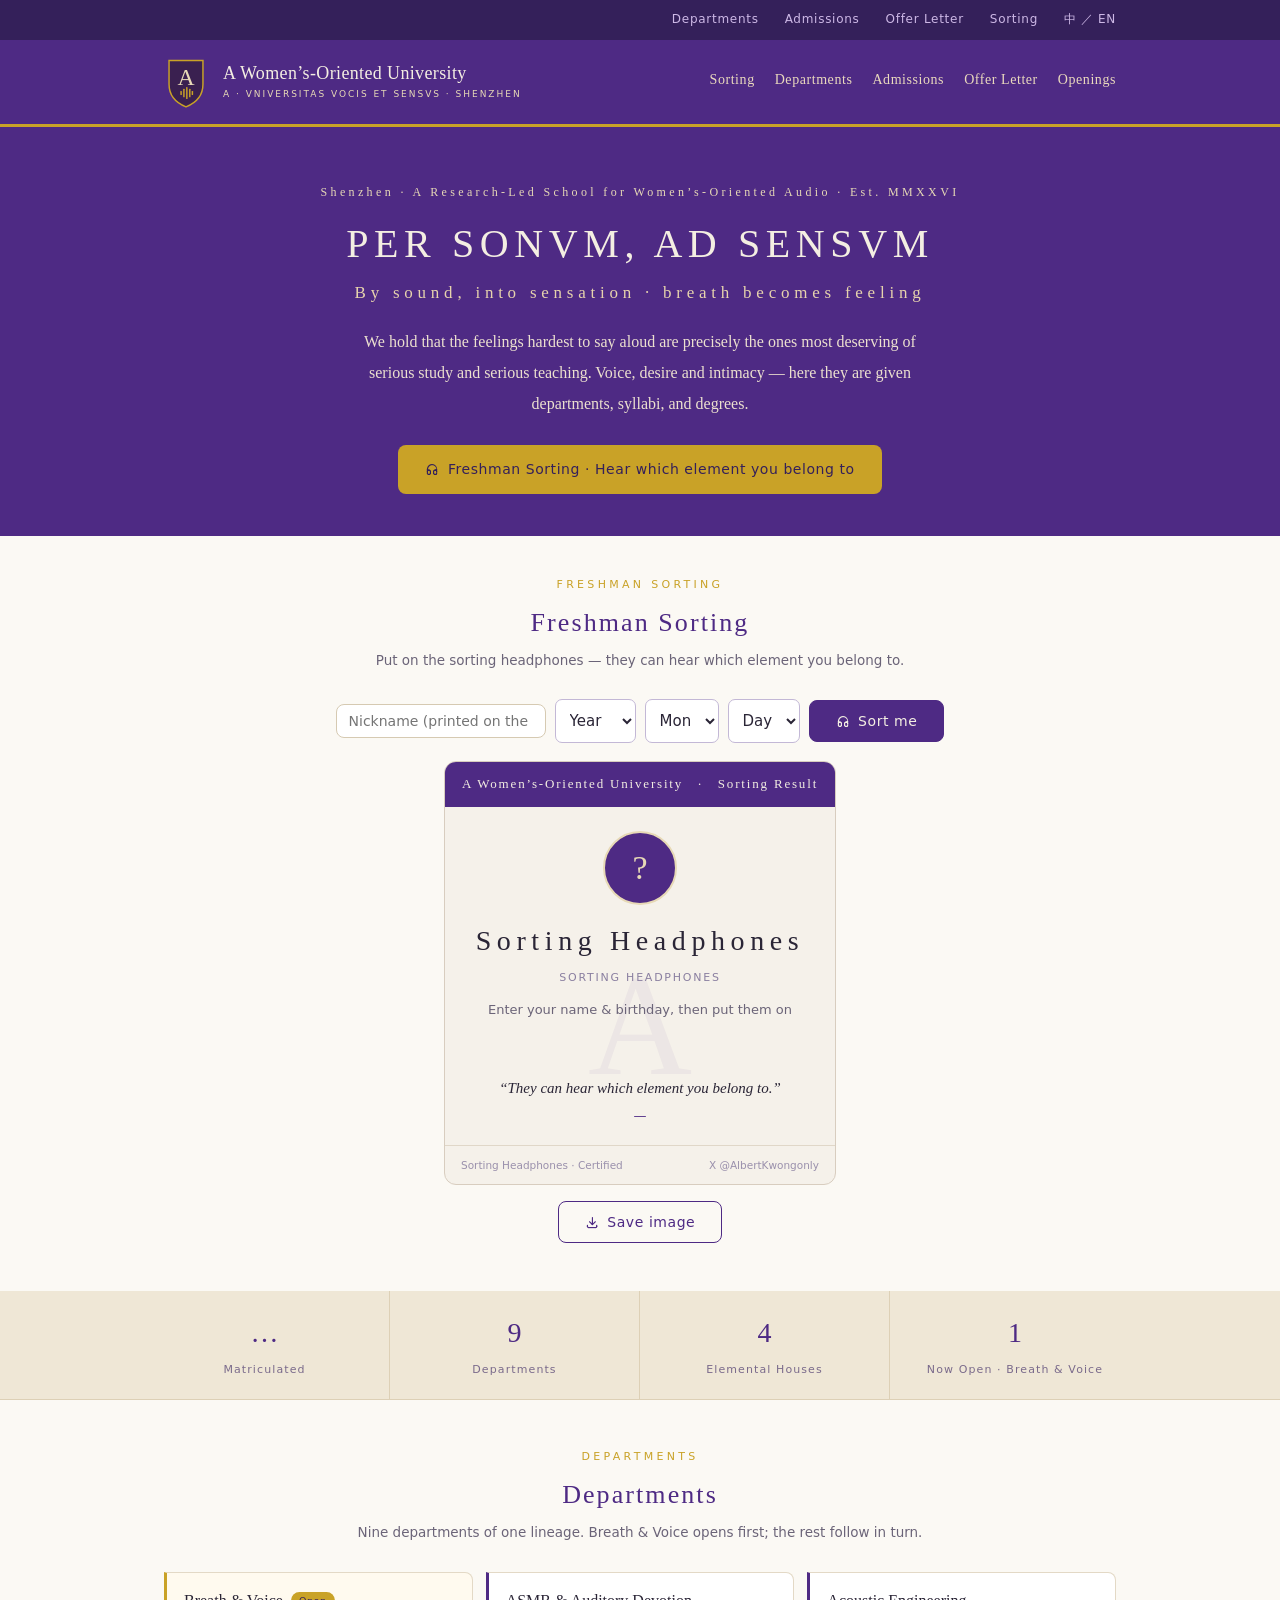
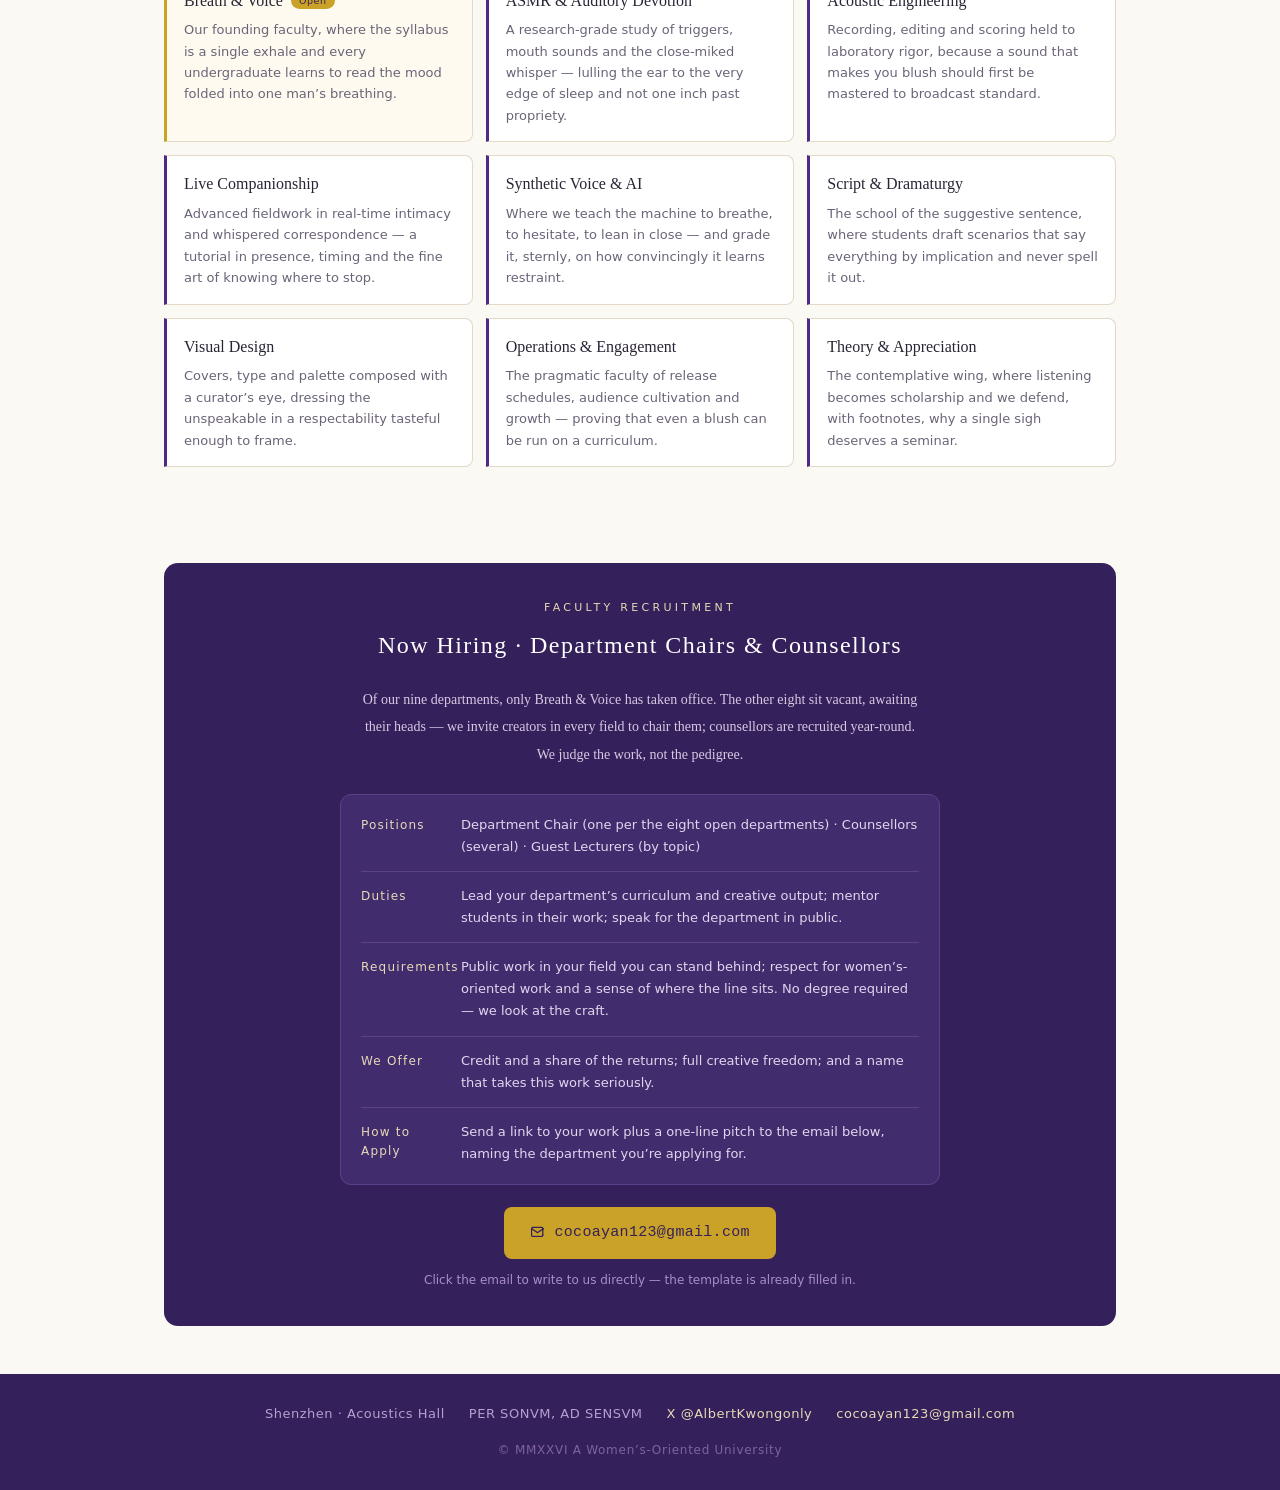
==== en/index.html @ f9458f89 "feat: 纯英文版 /en/（index/apply/offer/sorting）+ EN↔中 切换 - app.js 改为 i18n 驱动（window.SA_I18N，中文为默认回退，ZH 站不" ====
<!DOCTYPE html>
<html lang="en">
<head>
<meta charset="UTF-8">
<meta name="viewport" content="width=device-width,initial-scale=1">
<title>A Women's-Oriented University</title>
<link rel="icon" type="image/svg+xml" href="/assets/favicon.svg">
<meta property="og:type" content="website">
<meta property="og:site_name" content="A Women's-Oriented University">
<meta property="og:locale" content="en">
<meta property="og:title" content="A Women's-Oriented University">
<meta property="og:description" content="Shenzhen · a research-led school for women's-oriented audio. The feelings hardest to say aloud, made a serious discipline.">
<meta property="og:url" content="https://shenauniv.com/en/">
<meta name="twitter:card" content="summary">
<meta name="twitter:title" content="A Women's-Oriented University">
<meta name="twitter:description" content="Shenzhen · a research-led school for women's-oriented audio. The feelings hardest to say aloud, made a serious discipline.">
<meta name="description" content="Shenzhen · a research-led school for women's-oriented audio. The feelings hardest to say aloud, made a serious discipline.">
<link rel="stylesheet" href="/assets/tabler/tabler-icons.min.css">
<link rel="stylesheet" href="/assets/style.css">
</head>
<body>

<div class="topbar"><div class="wrap">
  <a href="/en/#departments">Departments</a><a href="/en/apply.html">Admissions</a><a href="/en/offer.html">Offer Letter</a><a href="/en/#sorting">Sorting</a><span><a href="/">中</a> ／ EN</span>
</div></div>

<header class="masthead"><div class="wrap">
  <svg class="crest" width="44" height="52" viewBox="0 0 76 92" aria-hidden="true"><path d="M8 8 H68 V50 Q68 78 38 90 Q8 78 8 50 Z" fill="#3a2050" stroke="#C9A227" stroke-width="2.6"/><text x="38" y="52" font-family="Georgia,serif" font-size="42" fill="#e7d9b6" text-anchor="middle">A</text><g fill="#C9A227"><rect x="28" y="62" width="2.6" height="7" rx="1"/><rect x="33" y="58" width="2.6" height="15" rx="1"/><rect x="38.2" y="55" width="2.6" height="21" rx="1"/><rect x="43.4" y="58" width="2.6" height="15" rx="1"/><rect x="48" y="62" width="2.6" height="7" rx="1"/></g></svg>
  <div><div class="brand-cn" style="font-size:18px;letter-spacing:.02em;line-height:1.15">A Women&rsquo;s-Oriented University</div><div class="brand-la">A · VNIVERSITAS VOCIS ET SENSVS · SHENZHEN</div></div>
  <button class="nav-toggle" aria-label="Menu" aria-expanded="false"><i class="ti ti-menu-2"></i></button>
  <nav class="main"><a href="/en/#sorting">Sorting</a><a href="/en/#departments">Departments</a><a href="/en/apply.html">Admissions</a><a href="/en/offer.html">Offer Letter</a><a href="/en/#hire">Openings</a></nav>
</div></header>

<section class="hero" style="padding-bottom:42px">
  <div class="kicker">Shenzhen · A Research-Led School for Women&rsquo;s-Oriented Audio · Est. MMXXVI</div>
  <div class="motto">PER SONVM, AD SENSVM<small>By sound, into sensation · breath becomes feeling</small></div>
  <p class="lede">We hold that the feelings hardest to say aloud are precisely the ones most deserving of serious study and serious teaching. Voice, desire and intimacy — here they are given departments, syllabi, and degrees.</p>
  <a class="btn btn-gold" href="#sorting"><i class="ti ti-headphones"></i> Freshman Sorting · Hear which element you belong to</a>
</section>

<section id="sorting" style="padding-top:40px">
  <div class="wrap">
    <div class="eyebrow">FRESHMAN SORTING</div>
    <h2 class="sec">Freshman Sorting</h2>
    <p class="sec-sub">Put on the sorting headphones — they can hear which element you belong to.</p>
    <div data-widget="sorting">
      <div class="sort-ctl">
        <input data-sort="nick" type="text" maxlength="16" placeholder="Nickname (printed on the card)" style="width:210px;font-family:var(--sans);font-size:14px;padding:8px 12px;border:.5px solid #d6cab2;border-radius:8px;background:#fff;color:var(--ink)">
        <select data-sort="y" aria-label="Birth year"></select>
        <select data-sort="m" aria-label="Month"></select>
        <select data-sort="d" aria-label="Day"></select>
        <button class="btn btn-purple" data-sort="go"><i class="ti ti-headphones"></i> Sort me</button>
      </div>
      <div class="dorm" style="background-image:url(/assets/wm.svg);background-repeat:no-repeat;background-position:center 74%;background-size:42%">
        <div class="dorm-hd" data-dorm="hd">A Women&rsquo;s-Oriented University　·　Sorting Result</div>
        <div style="padding-bottom:6px">
          <div class="dorm-crest" data-dorm="crest">?</div>
          <div class="dorm-house" data-dorm="house">Sorting Headphones</div>
          <div class="dorm-en" data-dorm="en">SORTING HEADPHONES</div>
          <div class="dorm-sign" data-dorm="sign">Enter your name &amp; birthday, then put them on</div>
          <div class="dorm-no" data-dorm="no" style="font-family:var(--sans);font-size:11px;letter-spacing:.12em;color:#a07d1e;margin-top:7px;min-height:13px"></div>
          <div class="dorm-hrank" data-dorm="hrank" style="font-family:var(--sans);font-size:11px;letter-spacing:.12em;color:#a07d1e;margin-top:3px;min-height:13px"></div>
        </div>
        <div class="dorm-q" data-dorm="q">&ldquo;They can hear which element you belong to.&rdquo;</div>
        <div class="dorm-line" data-dorm="line">—</div>
        <div class="dorm-foot"><span>Sorting Headphones · Certified</span><span>X @AlbertKwongonly</span></div>
      </div>
      <div class="center mt"><button class="btn btn-ghost" data-sort="save"><i class="ti ti-download"></i> Save image</button></div>
    </div>
  </div>
</section>

<div class="stats"><div class="wrap">
  <div class="stat"><div class="stat-num"><span data-enrolled>…</span></div><div class="stat-lab">Matriculated</div></div>
  <div class="stat"><div class="stat-num">9</div><div class="stat-lab">Departments</div></div>
  <div class="stat"><div class="stat-num">4</div><div class="stat-lab">Elemental Houses</div></div>
  <div class="stat"><div class="stat-num">1</div><div class="stat-lab">Now Open · Breath &amp; Voice</div></div>
</div></div>

<section id="departments"><div class="wrap">
  <div class="eyebrow">DEPARTMENTS</div>
  <h2 class="sec">Departments</h2>
  <p class="sec-sub">Nine departments of one lineage. Breath &amp; Voice opens first; the rest follow in turn.</p>
  <div class="dept-grid">
    <div class="dept flag"><h3>Breath &amp; Voice <span class="tag-gold">Open</span></h3><p>Our founding faculty, where the syllabus is a single exhale and every undergraduate learns to read the mood folded into one man&rsquo;s breathing.</p></div>
    <div class="dept"><h3>ASMR &amp; Auditory Devotion</h3><p>A research-grade study of triggers, mouth sounds and the close-miked whisper — lulling the ear to the very edge of sleep and not one inch past propriety.</p></div>
    <div class="dept"><h3>Acoustic Engineering</h3><p>Recording, editing and scoring held to laboratory rigor, because a sound that makes you blush should first be mastered to broadcast standard.</p></div>
    <div class="dept"><h3>Live Companionship</h3><p>Advanced fieldwork in real-time intimacy and whispered correspondence — a tutorial in presence, timing and the fine art of knowing where to stop.</p></div>
    <div class="dept"><h3>Synthetic Voice &amp; AI</h3><p>Where we teach the machine to breathe, to hesitate, to lean in close — and grade it, sternly, on how convincingly it learns restraint.</p></div>
    <div class="dept"><h3>Script &amp; Dramaturgy</h3><p>The school of the suggestive sentence, where students draft scenarios that say everything by implication and never spell it out.</p></div>
    <div class="dept"><h3>Visual Design</h3><p>Covers, type and palette composed with a curator&rsquo;s eye, dressing the unspeakable in a respectability tasteful enough to frame.</p></div>
    <div class="dept"><h3>Operations &amp; Engagement</h3><p>The pragmatic faculty of release schedules, audience cultivation and growth — proving that even a blush can be run on a curriculum.</p></div>
    <div class="dept"><h3>Theory &amp; Appreciation</h3><p>The contemplative wing, where listening becomes scholarship and we defend, with footnotes, why a single sigh deserves a seminar.</p></div>
  </div>
</div></section>

<section id="hire"><div class="wrap"><div class="hire">
  <div class="eyebrow">FACULTY RECRUITMENT</div>
  <h2>Now Hiring · Department Chairs &amp; Counsellors</h2>
  <p class="lede">Of our nine departments, only Breath &amp; Voice has taken office. The other eight sit vacant, awaiting their heads — we invite creators in every field to chair them; counsellors are recruited year-round. We judge the work, not the pedigree.</p>
  <div class="job">
    <div class="job-row"><div class="job-l">Positions</div><div class="job-t">Department Chair (one per the eight open departments) · Counsellors (several) · Guest Lecturers (by topic)</div></div>
    <div class="job-row"><div class="job-l">Duties</div><div class="job-t">Lead your department&rsquo;s curriculum and creative output; mentor students in their work; speak for the department in public.</div></div>
    <div class="job-row"><div class="job-l">Requirements</div><div class="job-t">Public work in your field you can stand behind; respect for women&rsquo;s-oriented work and a sense of where the line sits. No degree required — we look at the craft.</div></div>
    <div class="job-row"><div class="job-l">We Offer</div><div class="job-t">Credit and a share of the returns; full creative freedom; and a name that takes this work seriously.</div></div>
    <div class="job-row"><div class="job-l">How to Apply</div><div class="job-t">Send a link to your work plus a one-line pitch to the email below, naming the department you&rsquo;re applying for.</div></div>
  </div>
  <a class="mail-btn" href="mailto:cocoayan123@gmail.com?subject=Faculty%20Application%20%C2%B7%20A%20Women's-Oriented%20University&body=Department%3A%0AWork%20link%3A%0AOne-line%20pitch%3A"><i class="ti ti-mail"></i> cocoayan123@gmail.com</a>
  <div class="mail-note">Click the email to write to us directly — the template is already filled in.</div>
</div></div></section>

<footer><div class="wrap">
  <div class="fbar"><span>Shenzhen · Acoustics Hall</span><span>PER SONVM, AD SENSVM</span><a href="https://x.com/AlbertKwongonly" target="_blank" rel="noopener">X @AlbertKwongonly</a><a href="mailto:cocoayan123@gmail.com">cocoayan123@gmail.com</a></div>
  <div class="copy">© MMXXVI A Women&rsquo;s-Oriented University</div>
</div></footer>

<script src="/assets/vendor/html2canvas.min.js"></script>
<script src="/assets/i18n-en.js"></script>
<script src="/assets/sortlines-en.js"></script>
<script src="/assets/courses.js"></script>
<script src="/assets/app.js"></script>
</body>
</html>
---- assets/style.css ----
/* 深A女性向大学 — 站点设计系统 */
:root{
  --purple:#4E2A84; --purple-dark:#34205a; --purple-3a:#3a2050;
  --gold:#C9A227; --gold-soft:#e7d9b6;
  --paper:#fbf9f4; --card:#ffffff; --ink:#2a2536; --muted:#6b6478; --line:#e3d9c6;
  --serif:Georgia,'Songti SC','STSong',serif;
  --sans:-apple-system,'PingFang SC','Microsoft YaHei',system-ui,sans-serif;
  --mono:'SF Mono',Menlo,Consolas,monospace;
  --primary:#4E2A84; --accent:#C9A227; --radius:8px;
}
*{box-sizing:border-box;margin:0;padding:0}
html{scroll-behavior:smooth}
body{font-family:var(--serif);color:var(--ink);background:var(--paper);line-height:1.6}
img{max-width:100%}
a{color:inherit}
.wrap{max-width:1000px;margin:0 auto;padding:0 24px}

/* topbar + masthead */
.topbar{background:var(--purple-dark);color:#cdb8e6;font-family:var(--sans)}
.topbar .wrap{display:flex;flex-wrap:wrap;align-items:center;justify-content:flex-end;gap:2px 18px;font-size:12px;letter-spacing:.06em;padding:0 24px}
.topbar a{text-decoration:none;display:inline-flex;align-items:center;min-height:40px;padding:0 4px}
.topbar span{display:inline-flex;align-items:center;min-height:40px}
.masthead{background:var(--purple);color:#f4eee2;border-bottom:3px solid var(--gold)}
.masthead .wrap{display:flex;flex-wrap:wrap;align-items:center;gap:15px;padding:16px 24px}
.crest{flex:none}
.brand-cn{font-size:23px;letter-spacing:.12em;font-weight:500}
.brand-la{font-size:9px;letter-spacing:.22em;color:var(--gold-soft);margin-top:3px;font-family:var(--sans)}
nav.main{margin-left:auto;display:flex;flex-wrap:wrap;gap:20px;font-size:14px;letter-spacing:.04em;color:#ead9bd}
nav.main a{text-decoration:none;padding-bottom:2px;border-bottom:2px solid transparent}
nav.main a:hover{border-bottom-color:var(--gold)}
.nav-toggle{display:none;margin-left:auto;width:44px;height:44px;align-items:center;justify-content:center;background:transparent;border:1px solid rgba(231,217,182,.45);border-radius:8px;color:#f4eee2;font-size:22px;cursor:pointer;flex:none;padding:0}

/* hero */
.hero{background:var(--purple);color:#f4eee2;text-align:center;padding:56px 24px 52px}
.kicker{font-size:12px;letter-spacing:.28em;color:var(--gold-soft);margin-bottom:18px}
.motto{font-size:40px;letter-spacing:.14em;font-weight:500;line-height:1.2}
.motto small{display:block;font-size:17px;letter-spacing:.28em;color:#e7d3ad;margin-top:15px;font-weight:400}
.lede{font-size:16px;color:#ece0cf;max-width:560px;margin:22px auto 26px;line-height:1.95}
.btn{display:inline-flex;align-items:center;gap:8px;font-family:var(--sans);font-size:14px;letter-spacing:.04em;padding:12px 26px;border-radius:8px;border:1px solid transparent;cursor:pointer;text-decoration:none}
.btn-gold{background:var(--gold);color:var(--purple-dark)}
.btn-purple{background:var(--purple);color:#f3eee2;border-color:var(--purple)}
.btn-ghost{background:transparent;color:var(--purple);border-color:var(--purple)}

/* stats */
.stats{background:#efe7d6;border-bottom:1px solid #ddd0b6}
.stats .wrap{display:grid;grid-template-columns:repeat(4,1fr);padding:0}
.stat{padding:20px 8px;text-align:center;border-right:1px solid #ddd0b6}
.stat:last-child{border-right:0}
.stat-num{font-size:28px;color:var(--purple);font-weight:500}
.stat-lab{font-size:11px;letter-spacing:.1em;color:#7a6a8b;margin-top:5px;font-family:var(--sans)}

/* sections */
section{padding:48px 0}
.eyebrow{font-size:11px;letter-spacing:.3em;color:var(--gold);text-align:center;font-family:var(--sans)}
h2.sec{font-size:26px;letter-spacing:.08em;color:var(--purple);text-align:center;margin:9px 0 6px;font-weight:500}
.sec-sub{font-family:var(--sans);font-size:13.5px;color:var(--muted);text-align:center;margin-bottom:28px}
.alt{background:#f6f0e3;border-top:1px solid #e6dcc8;border-bottom:1px solid #e6dcc8}

/* departments */
.dept-grid{display:grid;grid-template-columns:repeat(auto-fit,minmax(250px,1fr));gap:13px}
.dept{background:var(--card);border:1px solid var(--line);border-left:3px solid var(--purple);border-radius:0 8px 8px 0;padding:15px 17px}
.dept.flag{border-left-color:var(--gold);background:#fffaef}
.dept h3{font-size:16px;font-weight:500;display:flex;align-items:center;gap:8px}
.dept p{font-family:var(--sans);font-size:13px;color:var(--muted);margin-top:6px;line-height:1.65}
.tag-gold{font-family:var(--sans);font-size:9.5px;letter-spacing:.06em;background:var(--gold);color:var(--purple-dark);padding:1px 8px;border-radius:11px}

/* hiring */
.hire{background:var(--purple-dark);color:#ece0cf;border-radius:14px;padding:36px 30px;text-align:center}
.hire .eyebrow{color:var(--gold-soft)}
.hire h2{font-size:24px;color:#fff;letter-spacing:.06em;margin:9px 0 13px;font-weight:500}
.hire .lede{color:#d8c9e4;font-size:14px;max-width:560px}
.job{text-align:left;background:#412c6e;border:1px solid #5a4189;border-radius:11px;padding:6px 20px;max-width:600px;margin:0 auto 22px}
.job-row{display:flex;gap:16px;padding:13px 0;border-bottom:1px solid #5a4189;font-family:var(--sans)}
.job-row:last-child{border-bottom:0}
.job-l{flex:none;width:84px;font-size:12px;letter-spacing:.1em;color:var(--gold-soft);padding-top:2px}
.job-t{font-size:13px;line-height:1.7;color:#e2d6ee}
.mail-btn{display:inline-flex;align-items:center;gap:9px;background:var(--gold);color:var(--purple-dark);font-family:var(--mono);font-size:15px;padding:14px 26px;border-radius:8px;text-decoration:none;letter-spacing:.02em}
.mail-note{font-family:var(--sans);font-size:12px;color:#a98fc7;margin-top:12px}

/* news */
.news{display:flex;flex-direction:column;max-width:760px;margin:0 auto}
.news-item{display:flex;gap:18px;align-items:baseline;padding:15px 4px;border-bottom:1px solid #e6dcc8;text-decoration:none}
.news-item:last-child{border-bottom:0}
.news-item.link:hover .news-t{color:var(--purple);text-decoration:underline}
.news-date{font-family:var(--mono);font-size:12px;color:var(--gold);white-space:nowrap}
.news-t{font-family:var(--sans);font-size:14.5px;color:var(--ink);line-height:1.55}
.news-ext{font-size:13px;color:var(--gold);margin-left:4px}

/* footer */
footer{background:var(--purple-dark);color:#cdb8e6;padding:30px 0;font-family:var(--sans)}
.fbar{display:flex;flex-wrap:wrap;gap:12px 24px;justify-content:center;font-size:13px;color:#b79fd0;letter-spacing:.04em}
.fbar a{color:var(--gold-soft);text-decoration:none}
.copy{text-align:center;font-size:12px;color:#7e63a0;margin-top:16px;letter-spacing:.06em}

/* generic card / generator surfaces */
.surface{background:#f1ecdf;border-radius:14px;padding:28px 20px}
.gen-card{max-width:440px;margin:0 auto;background:#F7F2E9;border:1px solid #d8cdbf;border-radius:12px;overflow:hidden}
.pill{font-family:var(--sans);font-size:13px;padding:9px 14px;border:1px solid #c3b8d6;border-radius:20px;color:#5a5170;cursor:pointer;background:#fff;user-select:none}
.pill.on{background:var(--purple);color:#f3eee2;border-color:var(--purple)}
.pills{display:flex;flex-wrap:wrap;gap:9px}
.ce{outline:none;border-bottom:1.5px dotted #b3a8c4;padding:2px 2px 4px;color:var(--ink)}
.ce:empty:before{content:attr(data-ph);color:#b0a7c0;font-size:13px}
.shoot .ce:empty:before{content:''}
.seal{width:80px;height:80px;border-radius:50%;border:2px solid var(--purple);color:var(--purple);display:flex;flex-direction:column;align-items:center;justify-content:center;text-align:center;font-size:11px;line-height:1.4;transform:rotate(-12deg);opacity:.82;flex:none;font-family:'Songti SC',var(--serif)}

/* sorting result card */
.sort-ctl{display:flex;flex-wrap:wrap;gap:9px;align-items:center;justify-content:center;margin-bottom:18px;font-family:var(--sans)}
.sort-ctl select{font-family:var(--sans);font-size:15px;padding:11px 10px;border:1px solid #c3b8d6;border-radius:7px;background:#fff;color:var(--ink);min-width:72px;min-height:44px}
.sort-ctl label{font-size:14px;color:var(--muted)}
.dorm{max-width:392px;margin:0 auto;background:#F5F1EA;border-radius:12px;overflow:hidden;border:1px solid #d8cdbf;text-align:center}
.dorm-hd{background:var(--purple);color:#f3eee2;font-size:13px;letter-spacing:.14em;padding:12px}
.dorm-crest{width:74px;height:74px;border-radius:50%;background:var(--purple);color:var(--gold-soft);font-size:34px;display:flex;align-items:center;justify-content:center;border:2px solid var(--gold-soft);margin:24px auto 14px;font-family:var(--serif)}
.dorm-house{font-size:28px;letter-spacing:.2em;color:var(--ink);font-weight:500}
.dorm-en{font-family:var(--sans);font-size:11px;letter-spacing:.16em;color:#8a7fa0;margin-top:5px}
.dorm-sign{font-family:var(--sans);font-size:13px;color:var(--muted);margin-top:13px}
.dorm-q{font-size:15px;font-style:italic;line-height:1.7;color:var(--ink);padding:14px 26px 4px}
.dorm-line{font-family:var(--sans);font-size:13px;color:var(--purple);padding:0 26px 18px}
.dorm-foot{display:flex;justify-content:space-between;font-family:var(--sans);font-size:10.5px;color:#9a90ac;border-top:1px solid #e0d7c8;padding:11px 16px}
.center{text-align:center}
.mt{margin-top:16px}

@media(max-width:640px){
  .motto{font-size:30px}
  .stats .wrap{grid-template-columns:repeat(2,1fr)}
  .stat:nth-child(2){border-right:0}
  .hero{padding:40px 20px}
  /* 手机导航：汉堡抽屉，承接全部主菜单（含录取通知书/诚聘） */
  .nav-toggle{display:inline-flex}
  nav.main{display:none;order:5;flex-basis:100%;width:100%;flex-direction:column;gap:0;margin:10px 0 0}
  nav.main.open{display:flex}
  nav.main a{padding:13px 4px;font-size:15px;border-bottom:1px solid rgba(231,217,182,.18)}
  nav.main a:hover{border-bottom-color:rgba(231,217,182,.18)}
  /* 触控与可读性 */
  .eyebrow{font-size:12px;letter-spacing:.18em}
  .sec-sub,.dept p,.job-t{font-size:14px}
  .fac-t{font-size:13px}
  .stat-lab{font-size:12px}
  .brand-la{font-size:10.5px;letter-spacing:.12em}
  .tag-gold{font-size:11px;padding:2px 8px}
  /* 出图卡头序号独占一行，避免被 overflow:hidden 裁切 */
  .gen-hd .no{flex-basis:100%;text-align:right;margin:4px 0 0}
  /* 分院控制条铺满整齐 */
  .sort-ctl{gap:10px}
  .sort-ctl input[data-sort=nick]{flex:1 1 100%;width:auto!important;min-height:44px}
  .sort-ctl select{flex:1 1 0;min-width:0}
  .sort-ctl .btn{flex:1 1 100%;justify-content:center}
}

/* dept page */
.dept-hd{background:var(--purple);color:#f4eee2;padding:30px 0}
.bc{font-family:var(--sans);font-size:12px;letter-spacing:.06em;color:#cdb8e6}
.dept-name{font-size:30px;letter-spacing:.16em;font-weight:500;margin:9px 0 5px}
.dept-en{font-family:var(--sans);font-size:11px;letter-spacing:.12em;color:var(--gold-soft);word-break:keep-all}
.grp-label{font-family:var(--sans);font-size:12px;letter-spacing:.1em;color:#8a7fa0;margin:18px 0 9px}
.course{display:flex;align-items:center;gap:13px;padding:12px 15px;background:var(--card);border:1px solid var(--line);border-radius:8px;margin-bottom:8px}
.course.on{border-color:var(--gold);background:#fffaef}
.code{font-family:var(--mono);font-size:12px;color:var(--purple);background:#efe7f5;padding:3px 9px;border-radius:6px;flex:none}
.cname{font-family:var(--sans);font-size:14px;flex:1}
.credit{font-family:var(--sans);font-size:13px;color:#8a7fa0;flex:none}
.fac-grid{display:grid;grid-template-columns:repeat(auto-fit,minmax(170px,1fr));gap:12px}
.fac{background:var(--card);border:1px solid var(--line);border-radius:10px;padding:17px;text-align:center}
.avatar{width:48px;height:48px;border-radius:50%;background:var(--purple);color:var(--gold-soft);display:flex;align-items:center;justify-content:center;font-size:21px;margin:0 auto 10px;font-family:var(--serif)}
.avatar.vacant{background:#efe7f5;color:var(--purple);border:1px dashed #b9a8d6}
.fac-n{font-size:16px;font-weight:500}
.fac-t{font-family:var(--sans);font-size:12px;color:#8a7fa0;margin-top:5px;line-height:1.55}

/* generator fields */
.field{margin-bottom:14px;padding:0 18px}
.field label{display:block;font-family:var(--sans);font-size:11.5px;letter-spacing:.1em;color:#8a7fa0;margin-bottom:6px}
.field .ce{font-size:15px;min-height:25px}
.ta{min-height:48px}
.stars{display:flex;gap:7px;font-size:23px;color:#cfc7dd;cursor:pointer}
.star.on{color:var(--gold)}
.oath{display:flex;gap:9px;align-items:flex-start;margin:2px 18px 14px;background:#ece3d6;border-left:3px solid var(--gold);padding:10px 12px;font-family:var(--sans);font-size:12.5px;line-height:1.7;color:#4a4358}
.ck{width:18px;height:18px;border:1.5px solid var(--purple);border-radius:4px;flex:none;display:flex;align-items:center;justify-content:center;color:var(--purple);font-size:14px;cursor:pointer;background:#fff}
.gen-hd{background:var(--purple);color:#f3eee2;display:flex;flex-wrap:wrap;align-items:center;gap:11px;padding:13px 18px}
.gen-hd svg{flex:none}
.gen-hd>div{min-width:0}
.gen-hd .no{margin-left:auto;font-family:var(--mono);font-size:11px;color:#f0e4c4}
.gen-title{text-align:center;font-size:18px;letter-spacing:.16em;color:var(--purple);padding:13px 0 9px;font-weight:500;border-bottom:2px solid var(--gold);margin:0 18px 14px}
.gen-title span{display:block;font-size:11px;letter-spacing:.26em;color:#8a7fa0;margin-top:5px}
.gen-foot{display:flex;justify-content:space-between;align-items:flex-end;padding:2px 18px;gap:12px}
.sig{font-family:var(--sans);font-size:12px;color:var(--muted);line-height:1.9}
.sig b{font-family:var(--serif);font-size:16px;color:var(--ink);font-weight:500;letter-spacing:.06em}
.wm{text-align:center;font-family:var(--sans);font-size:11px;color:#9a90ac;border-top:1px solid #e0d7c8;padding:11px;margin-top:10px;letter-spacing:.04em}
.actions{display:flex;gap:10px;justify-content:center;margin-top:16px}
/* letter */
.letter-title{text-align:center;font-size:22px;letter-spacing:.3em;color:var(--purple);padding:18px 0 7px;font-weight:500}
.letter-title span{display:block;font-size:10px;letter-spacing:.34em;color:#9a8fb0;margin-top:6px}
.rule{height:2px;background:var(--gold);margin:0 26px 18px}
.letter-body{padding:0 28px;font-size:15px;line-height:2.05}
.odept{color:var(--purple);font-weight:500;border-bottom:1.5px solid var(--gold);padding-bottom:1px}
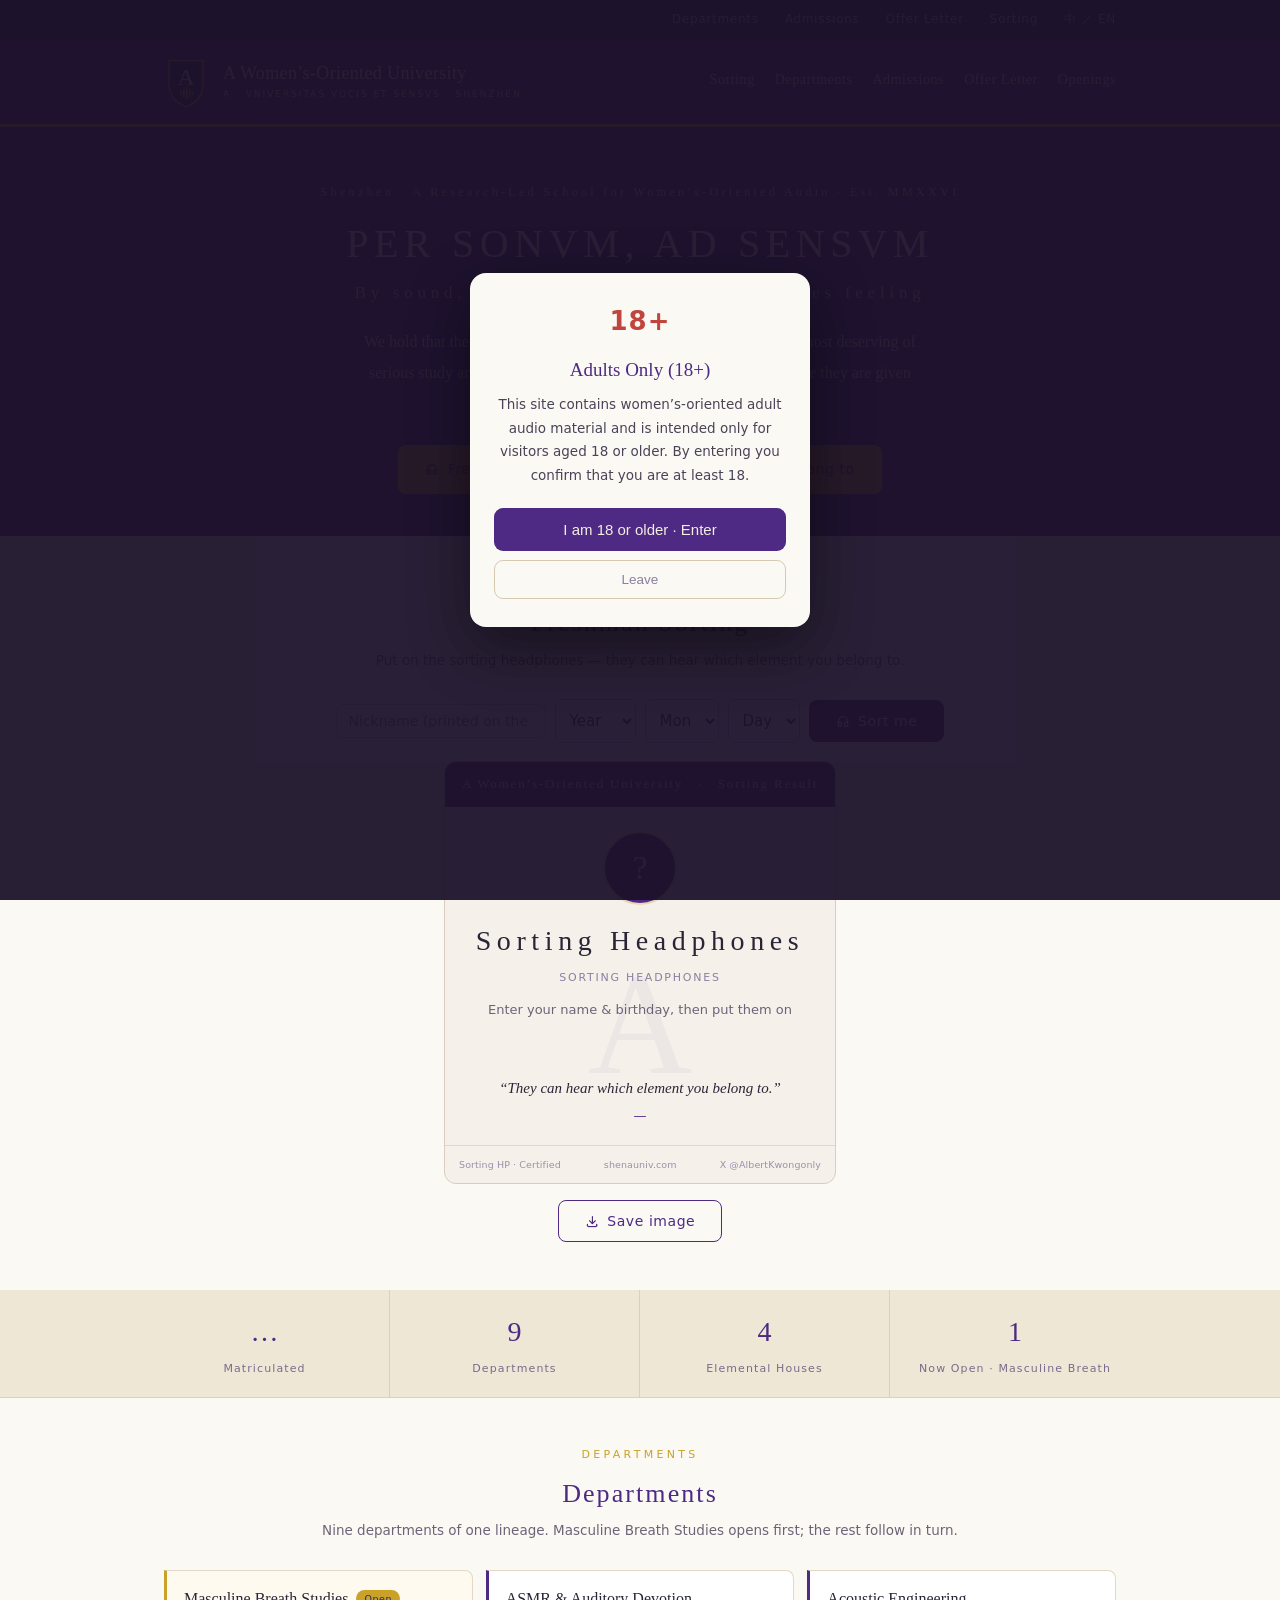
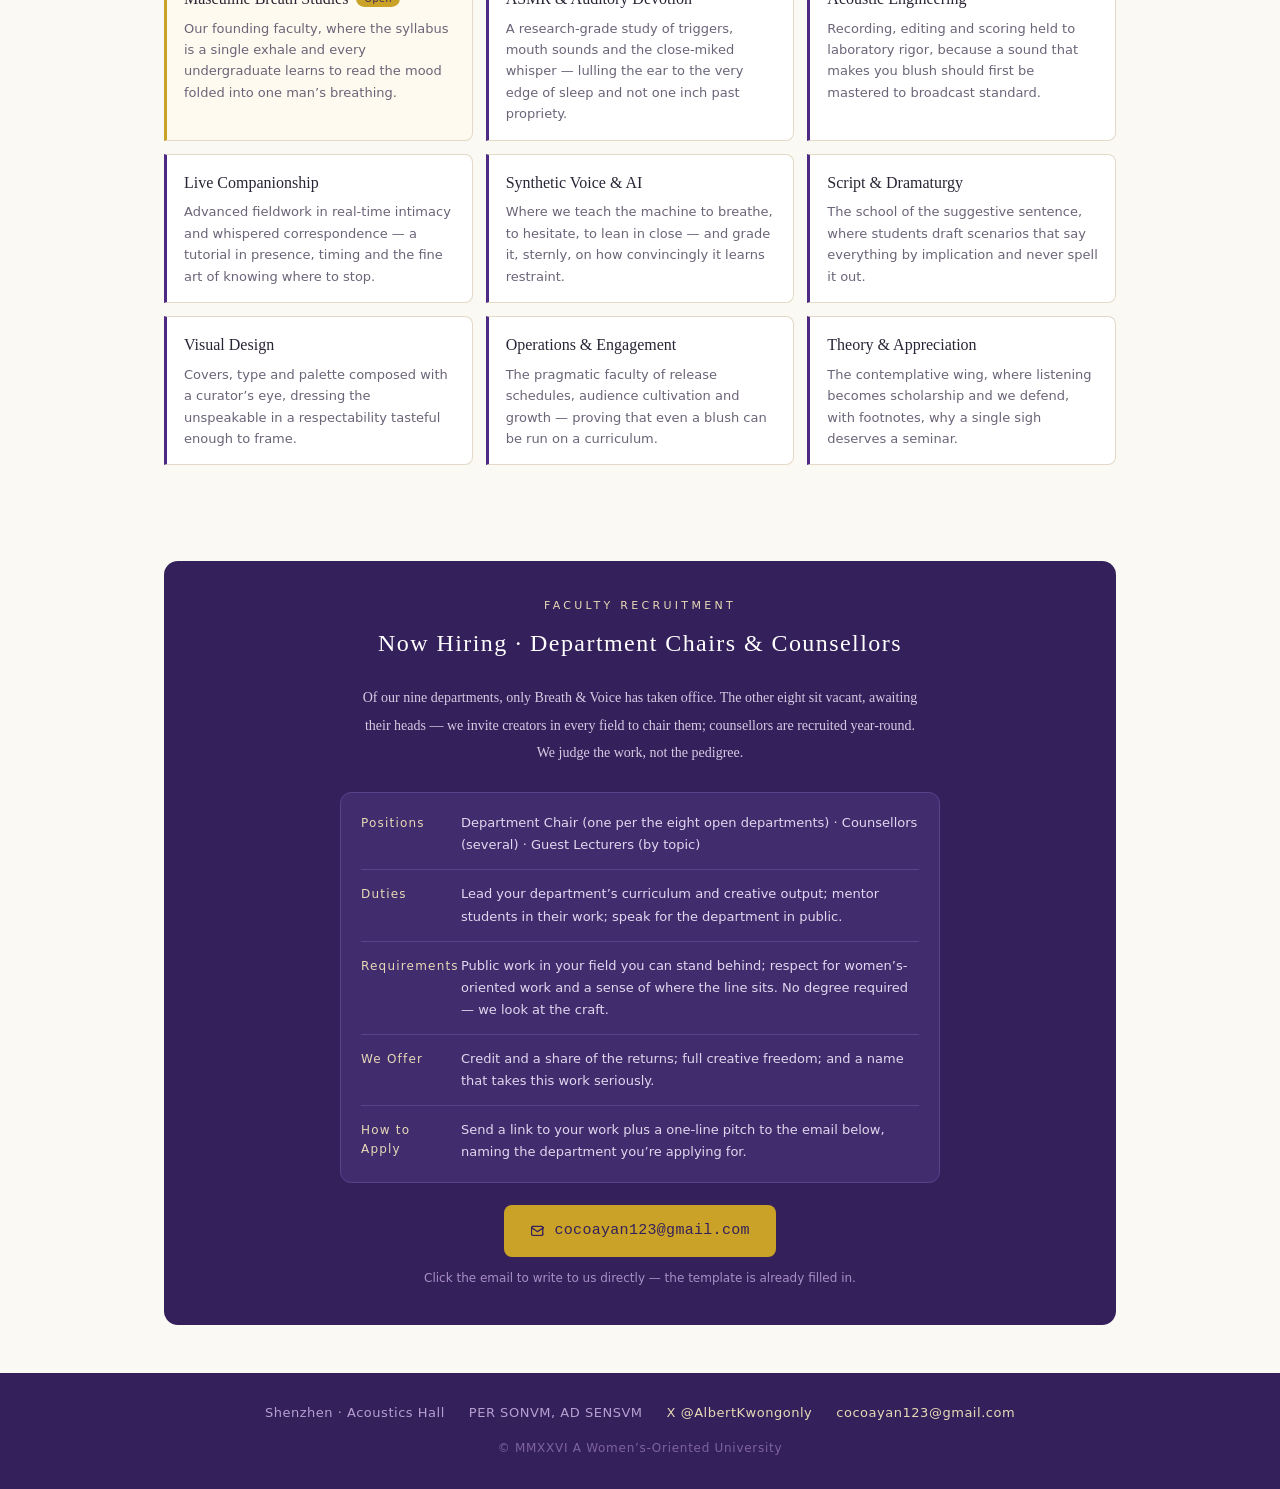
==== commit 70589686: "fix: 2轮盲审修复（4 severe + 7 major + 关键 minor） 合规(severe): 全站 18+ 年龄门(首访一次性确认,中英)+ 出生年下限按18岁动态截止;   评论端点" ====
--- a/en/index.html
+++ b/en/index.html
@@ -63,7 +63,7 @@
         </div>
         <div class="dorm-q" data-dorm="q">&ldquo;They can hear which element you belong to.&rdquo;</div>
         <div class="dorm-line" data-dorm="line">—</div>
-        <div class="dorm-foot"><span>Sorting Headphones · Certified</span><span>X @AlbertKwongonly</span></div>
+        <div class="dorm-foot"><span>Sorting HP · Certified</span><span>shenauniv.com</span><span>X @AlbertKwongonly</span></div>
       </div>
       <div class="center mt"><button class="btn btn-ghost" data-sort="save"><i class="ti ti-download"></i> Save image</button></div>
     </div>
@@ -74,15 +74,15 @@
   <div class="stat"><div class="stat-num"><span data-enrolled>…</span></div><div class="stat-lab">Matriculated</div></div>
   <div class="stat"><div class="stat-num">9</div><div class="stat-lab">Departments</div></div>
   <div class="stat"><div class="stat-num">4</div><div class="stat-lab">Elemental Houses</div></div>
-  <div class="stat"><div class="stat-num">1</div><div class="stat-lab">Now Open · Breath &amp; Voice</div></div>
+  <div class="stat"><div class="stat-num">1</div><div class="stat-lab">Now Open · Masculine Breath</div></div>
 </div></div>
 
 <section id="departments"><div class="wrap">
   <div class="eyebrow">DEPARTMENTS</div>
   <h2 class="sec">Departments</h2>
-  <p class="sec-sub">Nine departments of one lineage. Breath &amp; Voice opens first; the rest follow in turn.</p>
+  <p class="sec-sub">Nine departments of one lineage. Masculine Breath Studies opens first; the rest follow in turn.</p>
   <div class="dept-grid">
-    <div class="dept flag"><h3>Breath &amp; Voice <span class="tag-gold">Open</span></h3><p>Our founding faculty, where the syllabus is a single exhale and every undergraduate learns to read the mood folded into one man&rsquo;s breathing.</p></div>
+    <div class="dept flag"><h3>Masculine Breath Studies <span class="tag-gold">Open</span></h3><p>Our founding faculty, where the syllabus is a single exhale and every undergraduate learns to read the mood folded into one man&rsquo;s breathing.</p></div>
     <div class="dept"><h3>ASMR &amp; Auditory Devotion</h3><p>A research-grade study of triggers, mouth sounds and the close-miked whisper — lulling the ear to the very edge of sleep and not one inch past propriety.</p></div>
     <div class="dept"><h3>Acoustic Engineering</h3><p>Recording, editing and scoring held to laboratory rigor, because a sound that makes you blush should first be mastered to broadcast standard.</p></div>
     <div class="dept"><h3>Live Companionship</h3><p>Advanced fieldwork in real-time intimacy and whispered correspondence — a tutorial in presence, timing and the fine art of knowing where to stop.</p></div>
--- a/assets/style.css
+++ b/assets/style.css
@@ -95,7 +95,7 @@
 /* generic card / generator surfaces */
 .surface{background:#f1ecdf;border-radius:14px;padding:28px 20px}
 .gen-card{max-width:440px;margin:0 auto;background:#F7F2E9;border:1px solid #d8cdbf;border-radius:12px;overflow:hidden}
-.pill{font-family:var(--sans);font-size:13px;padding:9px 14px;border:1px solid #c3b8d6;border-radius:20px;color:#5a5170;cursor:pointer;background:#fff;user-select:none}
+.pill{font-family:var(--sans);font-size:13px;padding:9px 14px;border:1px solid #c3b8d6;border-radius:20px;color:#5a5170;cursor:pointer;background:#fff;user-select:none;display:inline-flex;align-items:center;min-height:44px}
 .pill.on{background:var(--purple);color:#f3eee2;border-color:var(--purple)}
 .pills{display:flex;flex-wrap:wrap;gap:9px}
 .ce{outline:none;border-bottom:1.5px dotted #b3a8c4;padding:2px 2px 4px;color:var(--ink)}
@@ -115,7 +115,7 @@
 .dorm-sign{font-family:var(--sans);font-size:13px;color:var(--muted);margin-top:13px}
 .dorm-q{font-size:15px;font-style:italic;line-height:1.7;color:var(--ink);padding:14px 26px 4px}
 .dorm-line{font-family:var(--sans);font-size:13px;color:var(--purple);padding:0 26px 18px}
-.dorm-foot{display:flex;justify-content:space-between;font-family:var(--sans);font-size:10.5px;color:#9a90ac;border-top:1px solid #e0d7c8;padding:11px 16px}
+.dorm-foot{display:flex;justify-content:space-between;gap:6px;font-family:var(--sans);font-size:9.5px;letter-spacing:.01em;color:#9a90ac;border-top:1px solid #e0d7c8;padding:11px 14px}
 .center{text-align:center}
 .mt{margin-top:16px}
 
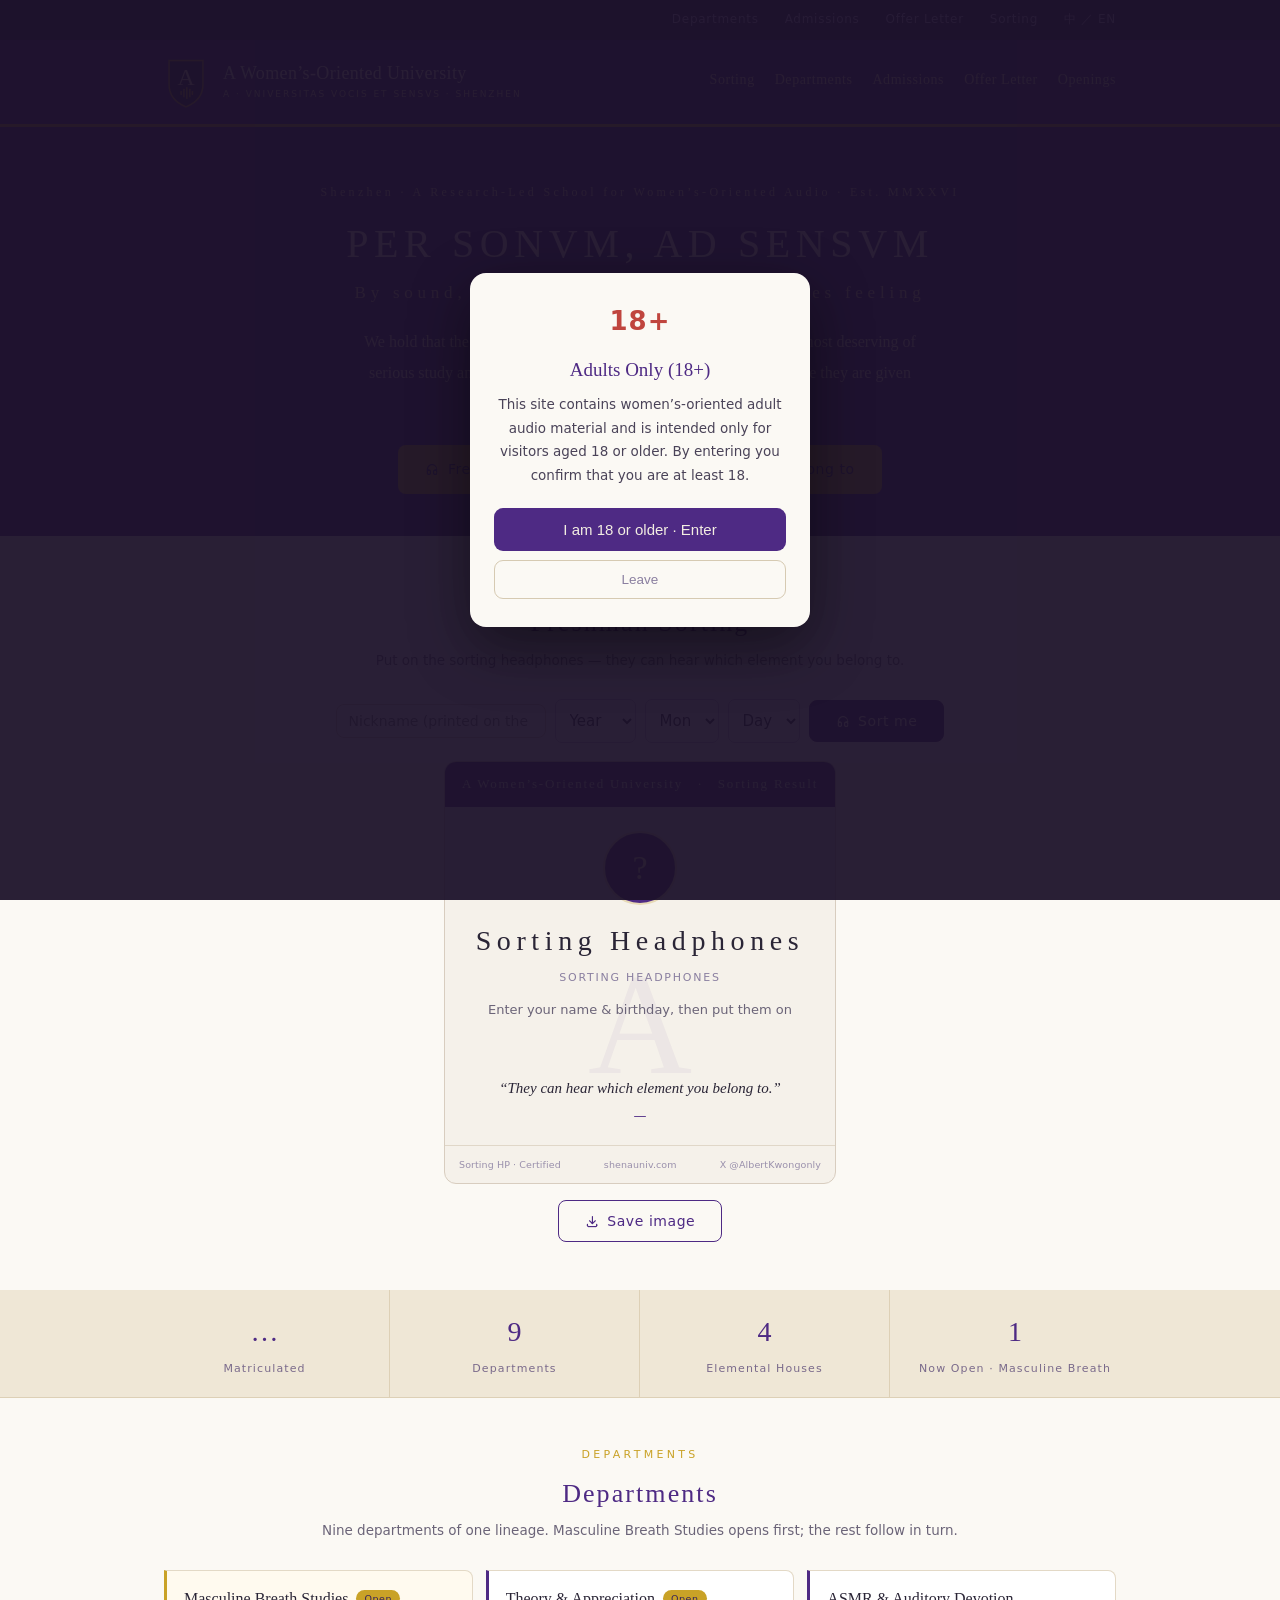
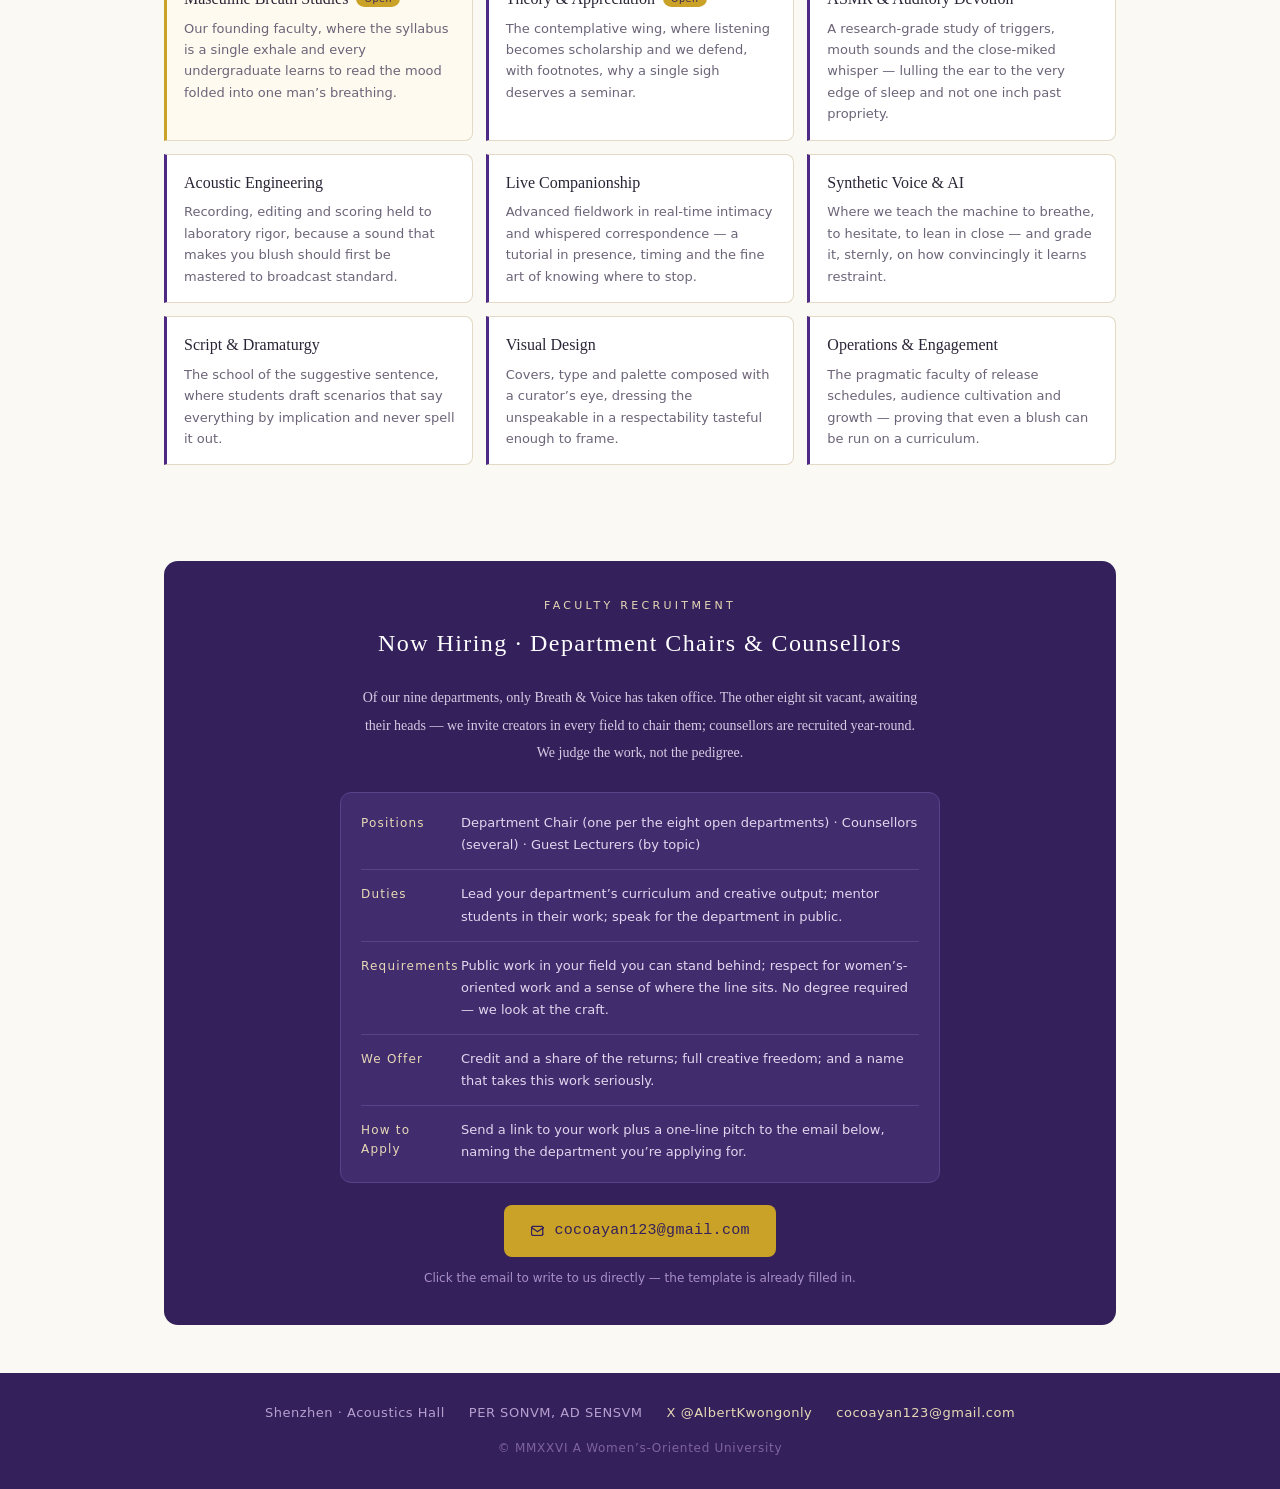
==== commit 2d1ebfcd: "feat: 有开课的系自动排到院系区最前 - courses.js sortOpenDepts()：读 courses.json，把有 live 课程的系稳定排到 .dept-grid 最前 - in" ====
--- a/en/index.html
+++ b/en/index.html
@@ -6,12 +6,16 @@
 <title>A Women's-Oriented University</title>
 <link rel="icon" type="image/svg+xml" href="/assets/favicon.svg">
 <meta property="og:type" content="website">
+<meta property="og:image" content="https://shenauniv.com/assets/og-en.png">
+<meta property="og:image:width" content="1200">
+<meta property="og:image:height" content="630">
+<meta name="twitter:image" content="https://shenauniv.com/assets/og-en.png">
 <meta property="og:site_name" content="A Women's-Oriented University">
 <meta property="og:locale" content="en">
 <meta property="og:title" content="A Women's-Oriented University">
 <meta property="og:description" content="Shenzhen · a research-led school for women's-oriented audio. The feelings hardest to say aloud, made a serious discipline.">
 <meta property="og:url" content="https://shenauniv.com/en/">
-<meta name="twitter:card" content="summary">
+<meta name="twitter:card" content="summary_large_image">
 <meta name="twitter:title" content="A Women's-Oriented University">
 <meta name="twitter:description" content="Shenzhen · a research-led school for women's-oriented audio. The feelings hardest to say aloud, made a serious discipline.">
 <meta name="description" content="Shenzhen · a research-led school for women's-oriented audio. The feelings hardest to say aloud, made a serious discipline.">
@@ -82,15 +86,15 @@
   <h2 class="sec">Departments</h2>
   <p class="sec-sub">Nine departments of one lineage. Masculine Breath Studies opens first; the rest follow in turn.</p>
   <div class="dept-grid">
-    <div class="dept flag"><h3>Masculine Breath Studies <span class="tag-gold">Open</span></h3><p>Our founding faculty, where the syllabus is a single exhale and every undergraduate learns to read the mood folded into one man&rsquo;s breathing.</p></div>
-    <div class="dept"><h3>ASMR &amp; Auditory Devotion</h3><p>A research-grade study of triggers, mouth sounds and the close-miked whisper — lulling the ear to the very edge of sleep and not one inch past propriety.</p></div>
-    <div class="dept"><h3>Acoustic Engineering</h3><p>Recording, editing and scoring held to laboratory rigor, because a sound that makes you blush should first be mastered to broadcast standard.</p></div>
-    <div class="dept"><h3>Live Companionship</h3><p>Advanced fieldwork in real-time intimacy and whispered correspondence — a tutorial in presence, timing and the fine art of knowing where to stop.</p></div>
-    <div class="dept"><h3>Synthetic Voice &amp; AI</h3><p>Where we teach the machine to breathe, to hesitate, to lean in close — and grade it, sternly, on how convincingly it learns restraint.</p></div>
-    <div class="dept"><h3>Script &amp; Dramaturgy</h3><p>The school of the suggestive sentence, where students draft scenarios that say everything by implication and never spell it out.</p></div>
-    <div class="dept"><h3>Visual Design</h3><p>Covers, type and palette composed with a curator&rsquo;s eye, dressing the unspeakable in a respectability tasteful enough to frame.</p></div>
-    <div class="dept"><h3>Operations &amp; Engagement</h3><p>The pragmatic faculty of release schedules, audience cultivation and growth — proving that even a blush can be run on a curriculum.</p></div>
-    <div class="dept"><h3>Theory &amp; Appreciation</h3><p>The contemplative wing, where listening becomes scholarship and we defend, with footnotes, why a single sigh deserves a seminar.</p></div>
+    <div class="dept flag" data-dept="男喘系"><h3>Masculine Breath Studies <span class="tag-gold">Open</span></h3><p>Our founding faculty, where the syllabus is a single exhale and every undergraduate learns to read the mood folded into one man&rsquo;s breathing.</p></div>
+    <div class="dept" data-dept="ASMR声控系"><h3>ASMR &amp; Auditory Devotion</h3><p>A research-grade study of triggers, mouth sounds and the close-miked whisper — lulling the ear to the very edge of sleep and not one inch past propriety.</p></div>
+    <div class="dept" data-dept="声音工程系"><h3>Acoustic Engineering</h3><p>Recording, editing and scoring held to laboratory rigor, because a sound that makes you blush should first be mastered to broadcast standard.</p></div>
+    <div class="dept" data-dept="实时陪伴系"><h3>Live Companionship</h3><p>Advanced fieldwork in real-time intimacy and whispered correspondence — a tutorial in presence, timing and the fine art of knowing where to stop.</p></div>
+    <div class="dept" data-dept="AI系"><h3>Synthetic Voice &amp; AI</h3><p>Where we teach the machine to breathe, to hesitate, to lean in close — and grade it, sternly, on how convincingly it learns restraint.</p></div>
+    <div class="dept" data-dept="台本创作系"><h3>Script &amp; Dramaturgy</h3><p>The school of the suggestive sentence, where students draft scenarios that say everything by implication and never spell it out.</p></div>
+    <div class="dept" data-dept="视觉设计系"><h3>Visual Design</h3><p>Covers, type and palette composed with a curator&rsquo;s eye, dressing the unspeakable in a respectability tasteful enough to frame.</p></div>
+    <div class="dept" data-dept="运营系"><h3>Operations &amp; Engagement</h3><p>The pragmatic faculty of release schedules, audience cultivation and growth — proving that even a blush can be run on a curriculum.</p></div>
+    <div class="dept" data-dept="理论鉴赏系"><h3>Theory &amp; Appreciation <span class="tag-gold">Open</span></h3><p>The contemplative wing, where listening becomes scholarship and we defend, with footnotes, why a single sigh deserves a seminar.</p></div>
   </div>
 </div></section>
 
--- a/assets/style.css
+++ b/assets/style.css
@@ -160,6 +160,8 @@
 .fac-grid{display:grid;grid-template-columns:repeat(auto-fit,minmax(170px,1fr));gap:12px}
 .fac{background:var(--card);border:1px solid var(--line);border-radius:10px;padding:17px;text-align:center}
 .avatar{width:48px;height:48px;border-radius:50%;background:var(--purple);color:var(--gold-soft);display:flex;align-items:center;justify-content:center;font-size:21px;margin:0 auto 10px;font-family:var(--serif)}
+.avatar.photo{padding:0;overflow:hidden;background:#3a2050;border:1px solid var(--gold-soft)}
+.avatar img{width:100%;height:100%;object-fit:cover;display:block}
 .avatar.vacant{background:#efe7f5;color:var(--purple);border:1px dashed #b9a8d6}
 .fac-n{font-size:16px;font-weight:500}
 .fac-t{font-family:var(--sans);font-size:12px;color:#8a7fa0;margin-top:5px;line-height:1.55}
